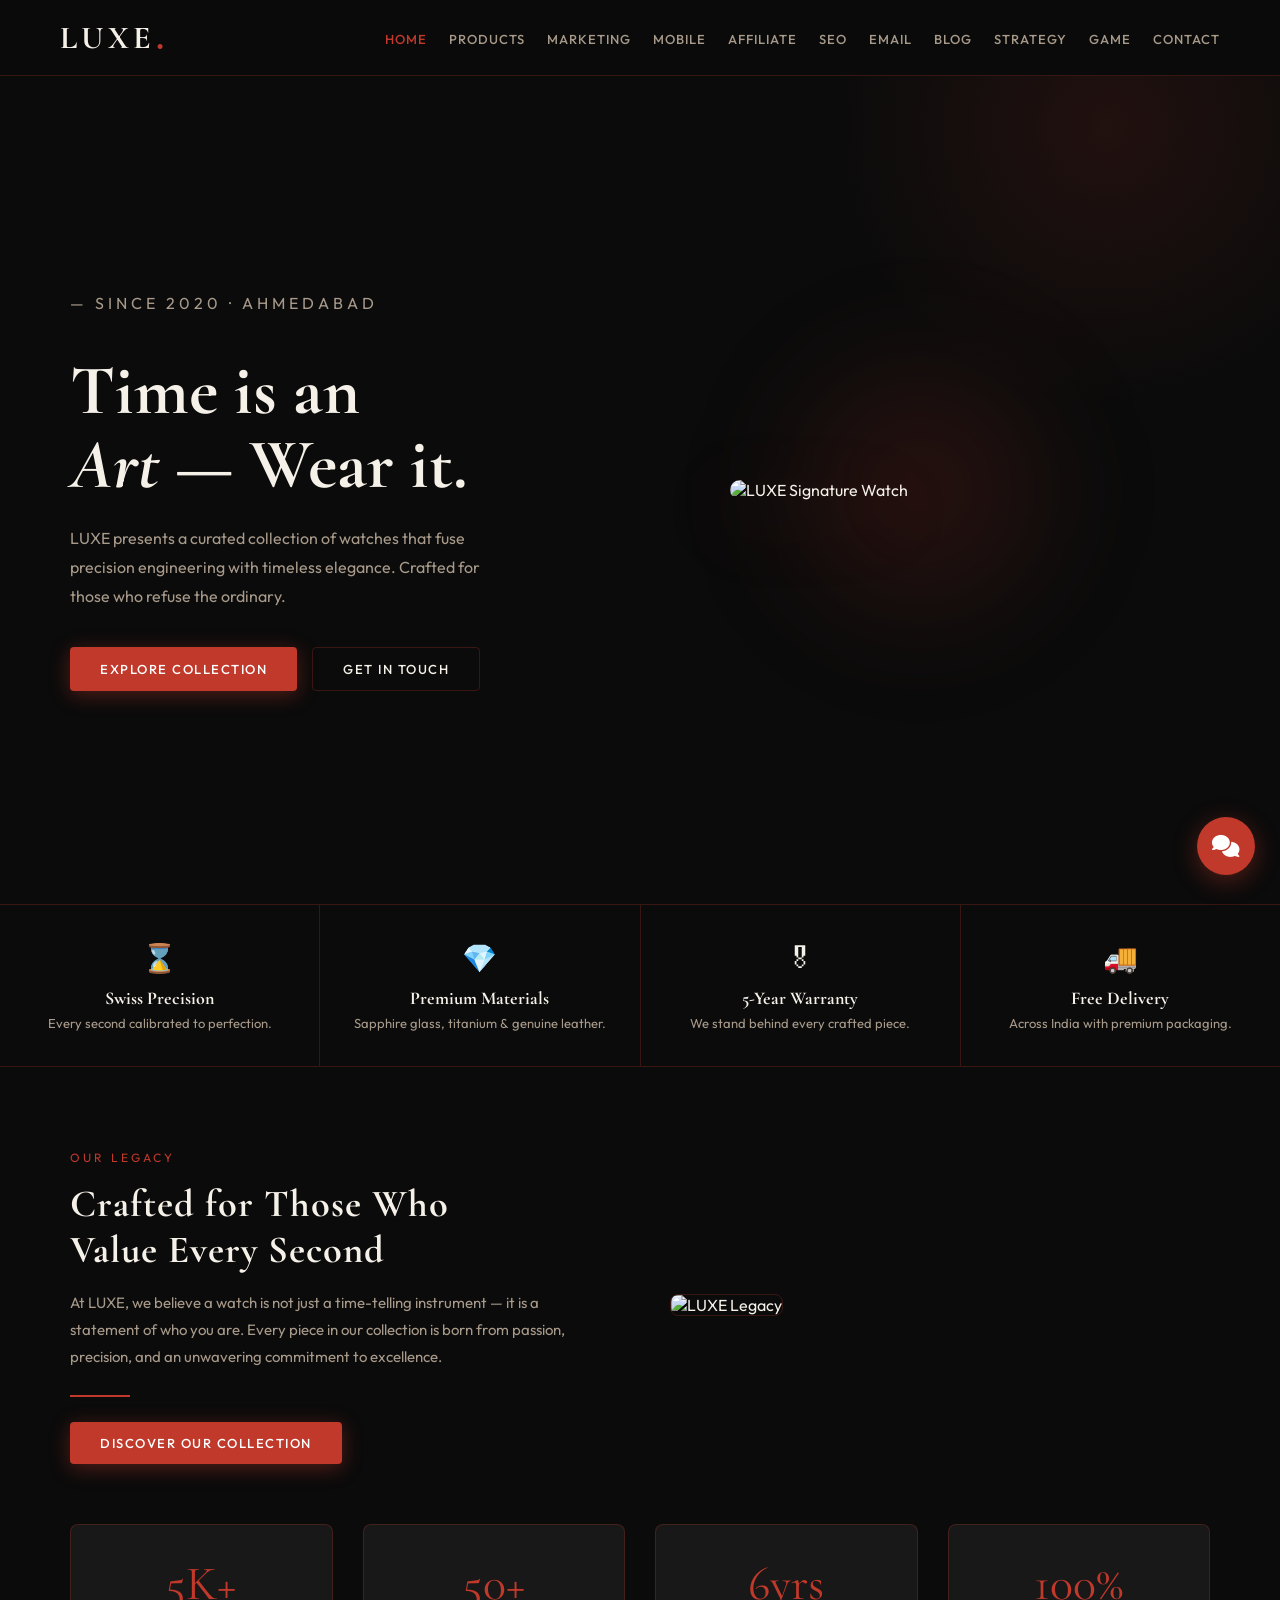
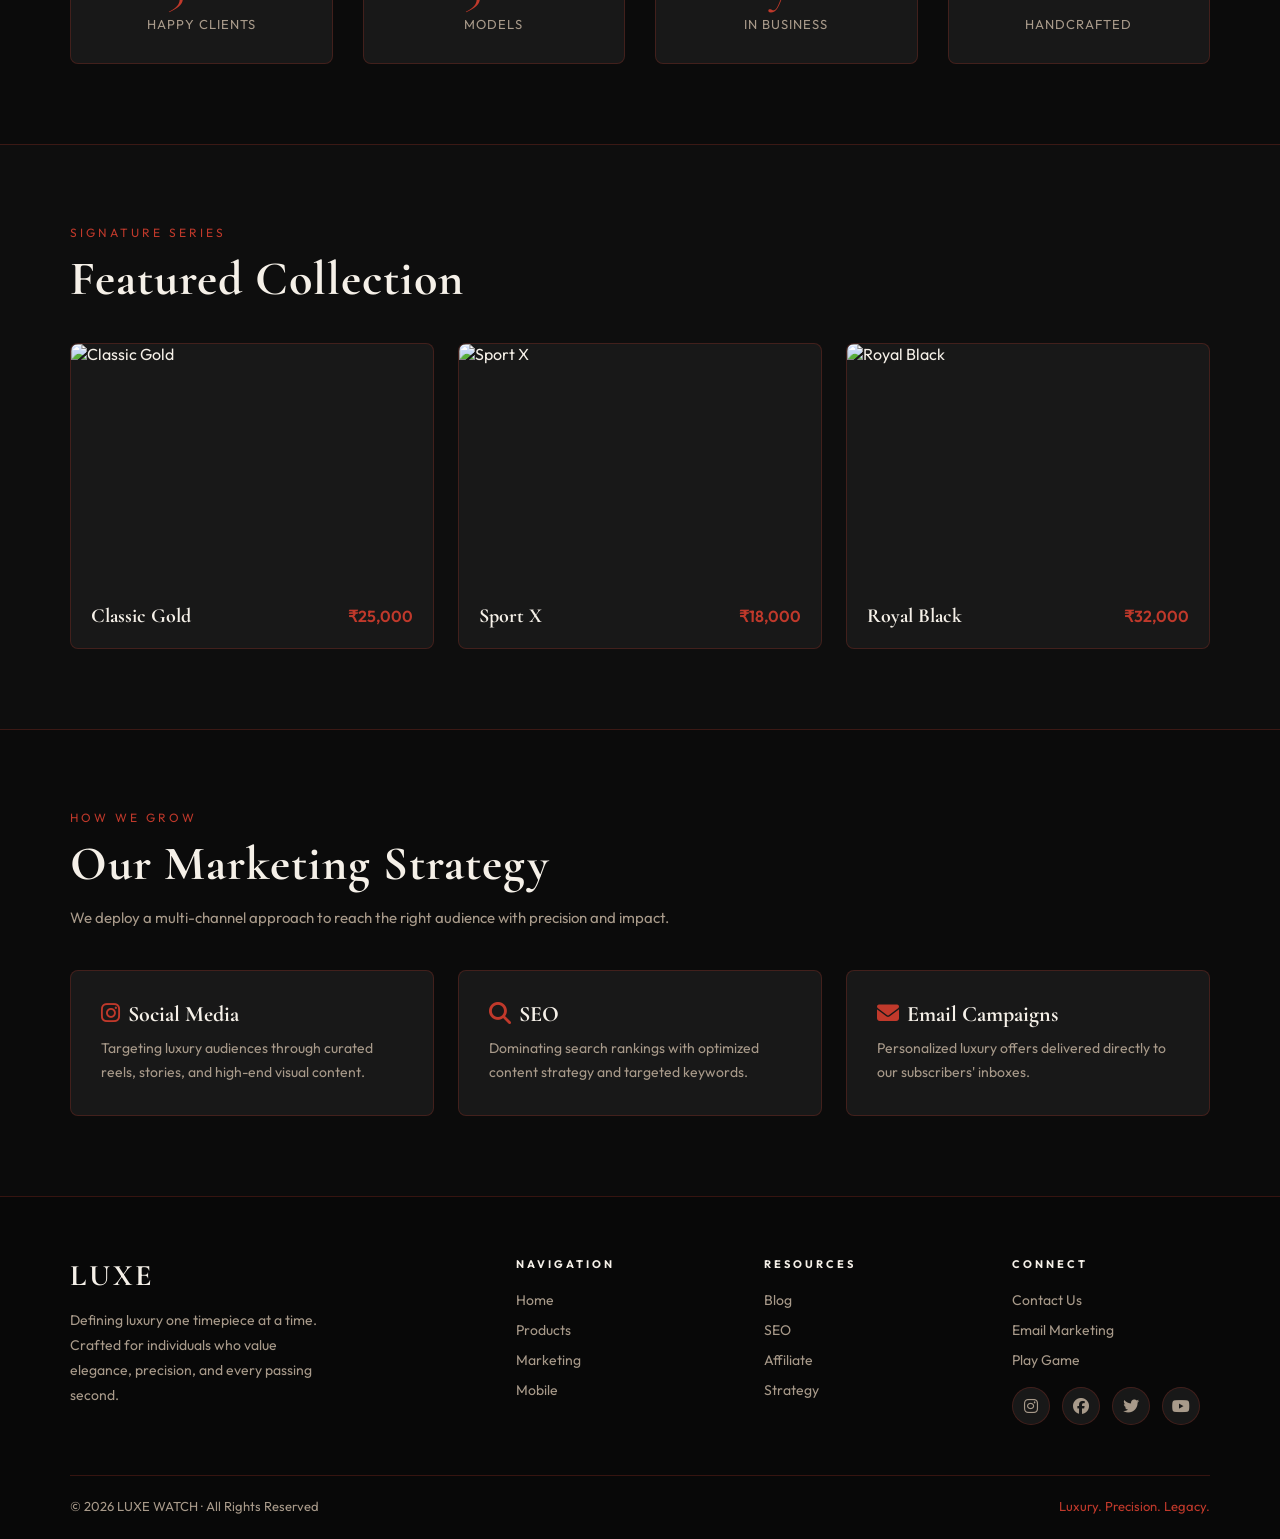
==== index.html @ 6aae79eb "Add files via upload" ====
<!DOCTYPE html>
<html lang="en">

<head>
  <meta charset="UTF-8">
  <meta name="viewport" content="width=device-width, initial-scale=1.0">
  <title>LUXE WATCH — Timeless Luxury</title>
  <meta name="description"
    content="Discover LUXE Watch — where precision meets artistry. Explore our curated luxury collection.">
  <link rel="stylesheet" href="style.css">
  <link
    href="https://fonts.googleapis.com/css2?family=Cormorant+Garamond:ital,wght@0,400;0,600;0,700;1,400&family=Outfit:wght@300;400;500;600&display=swap"
    rel="stylesheet">
  <link rel="stylesheet" href="https://cdnjs.cloudflare.com/ajax/libs/font-awesome/6.5.0/css/all.min.css">
</head>

<body>

  <!-- NAVBAR -->
  <header>
    <nav class="navbar">
      <h1 class="logo">LUXE</h1>
      <ul class="nav-links">
        <li><a href="index.html" class="active">Home</a></li>
        <li><a href="products.html">Products</a></li>
        <li><a href="marketing.html">Marketing</a></li>
        <li><a href="mobile-marketing.html">Mobile</a></li>
        <li><a href="affiliate.html">Affiliate</a></li>
        <li><a href="seo.html">SEO</a></li>
        <li><a href="email.html">Email</a></li>
        <li><a href="blog.html">Blog</a></li>
        <li><a href="strategy.html">Strategy</a></li>
        <li><a href="game.html">Game</a></li>
        <li><a href="contact.html">Contact</a></li>
      </ul>
    </nav>
  </header>

  <!-- HERO -->
  <section class="main-hero">
    <div class="hero-left">
      <p class="hero-eyebrow">— Since 2020 · Ahmedabad</p>
      <h1>Time is an<br><em>Art</em> — Wear it.</h1>
      <p>LUXE presents a curated collection of watches that fuse precision engineering with timeless elegance. Crafted
        for those who refuse the ordinary.</p>
      <div class="hero-btns">
        <button class="btn btn-red" onclick="window.location='products.html'">Explore Collection</button>
        <button class="btn btn-outline" onclick="window.location='contact.html'">Get in Touch</button>
      </div>
    </div>
    <div class="hero-right">
      <div class="hero-watch-wrap">
        <div class="hero-glow"></div>
        <img src="watch1.jpg" alt="LUXE Signature Watch">
      </div>
    </div>
  </section>

  <!-- FEATURES STRIP -->
  <div class="features-strip lx-section" style="padding: 0;">
    <div class="feature-item">
      <span class="feature-icon">⌛</span>
      <h4>Swiss Precision</h4>
      <p>Every second calibrated to perfection.</p>
    </div>
    <div class="feature-item">
      <span class="feature-icon">💎</span>
      <h4>Premium Materials</h4>
      <p>Sapphire glass, titanium & genuine leather.</p>
    </div>
    <div class="feature-item">
      <span class="feature-icon">🎖</span>
      <h4>5-Year Warranty</h4>
      <p>We stand behind every crafted piece.</p>
    </div>
    <div class="feature-item">
      <span class="feature-icon">🚚</span>
      <h4>Free Delivery</h4>
      <p>Across India with premium packaging.</p>
    </div>
  </div>

  <!-- OUR LEGACY -->
  <section class="lx-section">
    <div class="split">
      <div class="split-text">
        <p
          style="color: var(--red); font-size: 12px; letter-spacing: 3px; text-transform: uppercase; margin-bottom: 12px;">
          Our Legacy</p>
        <h2 class="section-title">Crafted for Those Who<br>Value Every Second</h2>
        <p class="section-sub" style="margin-bottom: 25px;">At LUXE, we believe a watch is not just a time-telling
          instrument — it is a statement of who you are. Every piece in our collection is born from passion, precision,
          and an unwavering commitment to excellence.</p>
        <div class="divider" style="margin: 0 0 25px;"></div>
        <button class="btn btn-red" onclick="window.location='products.html'">Discover Our Collection</button>
      </div>
      <div class="split-media">
        <img src="watch2.jpg" alt="LUXE Legacy">
      </div>
    </div>
    <div class="stat-row" style="margin-top: 60px;">
      <div class="stat-box"><span class="num">5K+</span><span class="label">Happy Clients</span></div>
      <div class="stat-box"><span class="num">50+</span><span class="label">Models</span></div>
      <div class="stat-box"><span class="num">6yrs</span><span class="label">In Business</span></div>
      <div class="stat-box"><span class="num">100%</span><span class="label">Handcrafted</span></div>
    </div>
  </section>

  <!-- FEATURED PRODUCTS -->
  <section class="lx-section"
    style="background: rgba(255,255,255,0.01); border-top: 1px solid var(--border); border-bottom: 1px solid var(--border);">
    <p style="color: var(--red); font-size: 12px; letter-spacing: 3px; text-transform: uppercase; margin-bottom: 10px;">
      Signature Series</p>
    <h2 class="section-title">Featured Collection</h2>
    <div class="grid-3" style="margin-top: 35px;">
      <div class="product-image-card">
        <img src="watch1.jpg" alt="Classic Gold">
        <div class="product-card-info">
          <h3>Classic Gold</h3>
          <span class="price">₹25,000</span>
        </div>
      </div>
      <div class="product-image-card">
        <img src="watch2.jpg" alt="Sport X">
        <div class="product-card-info">
          <h3>Sport X</h3>
          <span class="price">₹18,000</span>
        </div>
      </div>
      <div class="product-image-card">
        <img src="watch3.jpg" alt="Royal Black">
        <div class="product-card-info">
          <h3>Royal Black</h3>
          <span class="price">₹32,000</span>
        </div>
      </div>
    </div>
  </section>

  <!-- MARKETING STRATEGIES -->
  <section class="lx-section">
    <p style="color: var(--red); font-size: 12px; letter-spacing: 3px; text-transform: uppercase; margin-bottom: 10px;">
      How We Grow</p>
    <h2 class="section-title">Our Marketing Strategy</h2>
    <p class="section-sub">We deploy a multi-channel approach to reach the right audience with precision and impact.</p>
    <div class="grid-3">
      <div class="lx-card">
        <h3><i class="fab fa-instagram" style="color: var(--red); margin-right: 8px;"></i>Social Media</h3>
        <p>Targeting luxury audiences through curated reels, stories, and high-end visual content.</p>
      </div>
      <div class="lx-card">
        <h3><i class="fas fa-search" style="color: var(--red); margin-right: 8px;"></i>SEO</h3>
        <p>Dominating search rankings with optimized content strategy and targeted keywords.</p>
      </div>
      <div class="lx-card">
        <h3><i class="fas fa-envelope" style="color: var(--red); margin-right: 8px;"></i>Email Campaigns</h3>
        <p>Personalized luxury offers delivered directly to our subscribers' inboxes.</p>
      </div>
    </div>
  </section>

  <!-- FOOTER -->
  <footer class="site-footer">
    <div class="footer-grid">
      <div class="footer-brand">
        <h2 class="footer-logo">LUXE</h2>
        <p>Defining luxury one timepiece at a time. Crafted for individuals who value elegance, precision, and every
          passing second.</p>
      </div>
      <div class="footer-col">
        <h4>Navigation</h4>
        <ul>
          <li><a href="index.html">Home</a></li>
          <li><a href="products.html">Products</a></li>
          <li><a href="marketing.html">Marketing</a></li>
          <li><a href="mobile-marketing.html">Mobile</a></li>
        </ul>
      </div>
      <div class="footer-col">
        <h4>Resources</h4>
        <ul>
          <li><a href="blog.html">Blog</a></li>
          <li><a href="seo.html">SEO</a></li>
          <li><a href="affiliate.html">Affiliate</a></li>
          <li><a href="strategy.html">Strategy</a></li>
        </ul>
      </div>
      <div class="footer-col">
        <h4>Connect</h4>
        <ul>
          <li><a href="contact.html">Contact Us</a></li>
          <li><a href="email.html">Email Marketing</a></li>
          <li><a href="game.html">Play Game</a></li>
        </ul>
        <div class="footer-social" style="margin-top: 18px;">
          <a href="#"><i class="fab fa-instagram"></i></a>
          <a href="#"><i class="fab fa-facebook"></i></a>
          <a href="#"><i class="fab fa-twitter"></i></a>
          <a href="#"><i class="fab fa-youtube"></i></a>
        </div>
      </div>
    </div>
    <div class="footer-bottom">
      <p>© 2026 LUXE WATCH · All Rights Reserved</p>
      <p style="color: var(--red);">Luxury. Precision. Legacy.</p>
    </div>
  </footer>

  <script src="script.js"></script>
</body>

</html>
---- style.css ----
/* ============================================
   LUXE WATCH - COMPLETE REDESIGN
   Theme: Crimson Red × Midnight Black × Cream
   ============================================ */

@import url('https://fonts.googleapis.com/css2?family=Cormorant+Garamond:ital,wght@0,400;0,600;0,700;1,400&family=Outfit:wght@300;400;500;600&display=swap');

:root {
  --red: #c0392b;
  --deep-red: #96281b;
  --crimson: #e74c3c;
  --black: #0b0b0b;
  --dark: #111111;
  --card: #181818;
  --cream: #f5f0e8;
  --muted: #a89a8a;
  --white: #ffffff;
  --border: rgba(192, 57, 43, 0.25);
  --glow: rgba(192, 57, 43, 0.4);
  --font-heading: 'Cormorant Garamond', serif;
  --font-body: 'Outfit', sans-serif;
}

*, *::before, *::after { margin: 0; padding: 0; box-sizing: border-box; }
html { scroll-behavior: smooth; }

body {
  font-family: var(--font-body);
  background-color: var(--black);
  color: var(--cream);
  overflow-x: hidden;
}

/* ============ SCROLLBAR ============ */
::-webkit-scrollbar { width: 6px; }
::-webkit-scrollbar-track { background: var(--black); }
::-webkit-scrollbar-thumb { background: var(--red); border-radius: 3px; }

/* ============ NAVBAR ============ */
.navbar {
  display: flex;
  justify-content: space-between;
  align-items: center;
  padding: 18px 60px;
  position: sticky;
  top: 0;
  z-index: 1000;
  background: rgba(11,11,11,0.92);
  backdrop-filter: blur(14px);
  border-bottom: 1px solid var(--border);
  transition: 0.3s;
}

.logo {
  font-family: var(--font-heading);
  font-size: 32px;
  color: var(--cream);
  letter-spacing: 4px;
  font-weight: 700;
  position: relative;
}

.logo::after {
  content: '●';
  font-size: 8px;
  color: var(--red);
  position: absolute;
  bottom: 6px;
  right: -12px;
}

.nav-links {
  display: flex;
  gap: 22px;
  list-style: none;
  flex-wrap: wrap;
}

.nav-links a {
  text-decoration: none;
  color: var(--muted);
  font-size: 13px;
  letter-spacing: 1px;
  text-transform: uppercase;
  font-weight: 500;
  position: relative;
  transition: color 0.3s;
}

.nav-links a::after {
  content: '';
  position: absolute;
  bottom: -4px;
  left: 0;
  width: 0;
  height: 1px;
  background: var(--red);
  transition: 0.3s;
}

.nav-links a:hover { color: var(--cream); }
.nav-links a:hover::after { width: 100%; }
.nav-links a.active { color: var(--red); }

/* ============ BUTTONS ============ */
.btn {
  padding: 13px 30px;
  border-radius: 4px;
  cursor: pointer;
  font-family: var(--font-body);
  font-weight: 500;
  font-size: 13px;
  letter-spacing: 1.5px;
  text-transform: uppercase;
  transition: all 0.3s;
  border: none;
  display: inline-block;
}

.btn-red {
  background: var(--red);
  color: var(--white);
  box-shadow: 0 4px 20px var(--glow);
}

.btn-red:hover {
  background: var(--crimson);
  box-shadow: 0 8px 30px var(--glow);
  transform: translateY(-2px);
}

.btn-outline {
  background: transparent;
  color: var(--cream);
  border: 1px solid var(--border);
}

.btn-outline:hover {
  border-color: var(--red);
  color: var(--red);
  transform: translateY(-2px);
}

/* Legacy class support */
.btn.gold { background: var(--red); color: #fff; box-shadow: 0 4px 20px var(--glow); }
.btn.gold:hover { background: var(--crimson); transform: translateY(-2px); }
.btn.outline { background: transparent; color: var(--cream); border: 1px solid var(--border); }

/* ============ PAGE HERO BANNER ============ */
.page-banner {
  text-align: center;
  padding: 120px 40px 80px;
  position: relative;
  overflow: hidden;
}

.page-banner::before {
  content: '';
  position: absolute;
  top: 0; left: 0; right: 0; bottom: 0;
  background: radial-gradient(ellipse at center top, rgba(192,57,43,0.12), transparent 70%);
  pointer-events: none;
}

.page-banner h1 {
  font-family: var(--font-heading);
  font-size: clamp(42px, 6vw, 72px);
  font-weight: 700;
  letter-spacing: 2px;
  margin-bottom: 16px;
  line-height: 1.1;
}

.page-banner h1 span { color: var(--red); }

.page-banner p {
  font-size: 16px;
  color: var(--muted);
  max-width: 550px;
  margin: 0 auto;
  line-height: 1.7;
}

.divider {
  width: 60px;
  height: 2px;
  background: var(--red);
  margin: 20px auto;
}

/* ============ SECTIONS ============ */
.lx-section {
  padding: 80px 70px;
  opacity: 0;
  transform: translateY(30px);
  transition: opacity 0.7s ease, transform 0.7s ease;
}

.lx-section.show {
  opacity: 1;
  transform: translateY(0);
}

.section-title {
  font-family: var(--font-heading);
  font-size: clamp(28px, 4vw, 48px);
  margin-bottom: 12px;
  letter-spacing: 1px;
}

.section-sub {
  color: var(--muted);
  font-size: 15px;
  line-height: 1.7;
  max-width: 600px;
}

/* ============ CARDS ============ */
.lx-card {
  background: var(--card);
  border: 1px solid var(--border);
  border-radius: 8px;
  padding: 30px;
  transition: transform 0.3s, box-shadow 0.3s, border-color 0.3s;
  position: relative;
  overflow: hidden;
}

.lx-card::before {
  content: '';
  position: absolute;
  top: 0; left: 0;
  width: 3px; height: 0;
  background: var(--red);
  transition: height 0.4s;
}

.lx-card:hover {
  transform: translateY(-8px);
  box-shadow: 0 20px 50px rgba(0,0,0,0.6);
  border-color: var(--red);
}

.lx-card:hover::before { height: 100%; }

.lx-card h3 {
  font-family: var(--font-heading);
  font-size: 22px;
  margin-bottom: 10px;
  color: var(--cream);
}

.lx-card h4 {
  font-family: var(--font-heading);
  font-size: 18px;
  margin-bottom: 10px;
  color: var(--cream);
}

.lx-card p {
  color: var(--muted);
  font-size: 14px;
  line-height: 1.7;
}

/* ============ GRIDS ============ */
.grid-3 {
  display: grid;
  grid-template-columns: repeat(auto-fit, minmax(260px, 1fr));
  gap: 24px;
  margin-top: 40px;
}

.grid-2 {
  display: grid;
  grid-template-columns: repeat(auto-fit, minmax(320px, 1fr));
  gap: 30px;
  margin-top: 40px;
}

/* ============ TAG / BADGE ============ */
.tag {
  display: inline-block;
  padding: 5px 14px;
  background: rgba(192,57,43,0.1);
  border: 1px solid var(--border);
  border-radius: 20px;
  font-size: 12px;
  color: var(--red);
  letter-spacing: 1px;
  margin: 4px;
  transition: 0.3s;
}

.tag:hover {
  background: var(--red);
  color: #fff;
}

/* ============ INTRO BOX ============ */
.intro-box {
  border-left: 3px solid var(--red);
  padding: 20px 25px;
  background: rgba(192,57,43,0.06);
  border-radius: 0 8px 8px 0;
  margin-bottom: 40px;
}

.intro-box p {
  color: var(--muted);
  line-height: 1.8;
  font-size: 15px;
}

/* ============ STAT BOX ============ */
.stat-row {
  display: flex;
  gap: 30px;
  flex-wrap: wrap;
  margin-top: 50px;
}

.stat-box {
  flex: 1;
  min-width: 150px;
  text-align: center;
  padding: 30px 20px;
  background: var(--card);
  border: 1px solid var(--border);
  border-radius: 8px;
}

.stat-box .num {
  font-family: var(--font-heading);
  font-size: 48px;
  color: var(--red);
  display: block;
}

.stat-box .label {
  font-size: 13px;
  color: var(--muted);
  letter-spacing: 1px;
  text-transform: uppercase;
}

/* ============ HIGHLIGHT BOX ============ */
.highlight-box {
  background: linear-gradient(135deg, rgba(192,57,43,0.1), rgba(150,40,27,0.05));
  border: 1px solid var(--border);
  border-radius: 10px;
  padding: 40px;
  text-align: center;
  margin-top: 60px;
}

.highlight-box h2 {
  font-family: var(--font-heading);
  font-size: 36px;
  margin-bottom: 15px;
}

.highlight-box p {
  color: var(--muted);
  font-size: 15px;
  max-width: 600px;
  margin: 0 auto 25px;
  line-height: 1.7;
}

/* ============ SPLIT LAYOUT ============ */
.split {
  display: flex;
  align-items: center;
  gap: 60px;
  flex-wrap: wrap;
}

.split-text { flex: 1; min-width: 300px; }
.split-text h2 {
  font-family: var(--font-heading);
  font-size: clamp(28px, 3vw, 42px);
  margin-bottom: 16px;
}

.split-text p {
  color: var(--muted);
  line-height: 1.8;
  font-size: 15px;
  margin-bottom: 20px;
}

.split-media { flex: 1; min-width: 280px; }
.split-media img, .split-media video {
  width: 100%;
  border-radius: 8px;
  border: 1px solid var(--border);
}

/* ============ HERO (INDEX) ============ */
.main-hero {
  min-height: 92vh;
  display: flex;
  align-items: center;
  justify-content: space-between;
  padding: 60px 70px;
  position: relative;
  overflow: hidden;
}

.main-hero::before {
  content: '';
  position: absolute;
  top: -30%;
  right: -10%;
  width: 600px;
  height: 600px;
  background: radial-gradient(circle, rgba(192,57,43,0.12), transparent 65%);
  pointer-events: none;
}

.hero-left { flex: 1; max-width: 560px; }

.hero-eyebrow {
  font-size: 12px;
  letter-spacing: 4px;
  text-transform: uppercase;
  color: var(--red);
  margin-bottom: 20px;
}

.hero-left h1 {
  font-family: var(--font-heading);
  font-size: clamp(46px, 5.5vw, 82px);
  line-height: 1.05;
  font-weight: 700;
  margin-bottom: 22px;
}

.hero-left p {
  color: var(--muted);
  font-size: 16px;
  line-height: 1.8;
  margin-bottom: 36px;
  max-width: 440px;
}

.hero-btns { display: flex; gap: 15px; flex-wrap: wrap; }

.hero-right {
  flex: 1;
  display: flex;
  justify-content: center;
  align-items: center;
  position: relative;
}

.hero-watch-wrap {
  position: relative;
  display: flex;
  justify-content: center;
  align-items: center;
}

.hero-watch-wrap img {
  width: 380px;
  max-width: 100%;
  border-radius: 12px;
  position: relative;
  z-index: 2;
  animation: floatWatch 5s ease-in-out infinite;
  filter: drop-shadow(0 20px 40px rgba(192,57,43,0.3));
}

.hero-glow {
  position: absolute;
  width: 350px;
  height: 350px;
  background: radial-gradient(circle, rgba(192,57,43,0.2), transparent 70%);
  filter: blur(50px);
  z-index: 1;
}

@keyframes floatWatch {
  0%, 100% { transform: translateY(0px) rotate(-1deg); }
  50% { transform: translateY(-20px) rotate(1deg); }
}

/* ============ FEATURES STRIP ============ */
.features-strip {
  display: flex;
  gap: 0;
  border-top: 1px solid var(--border);
  border-bottom: 1px solid var(--border);
}

.feature-item {
  flex: 1;
  padding: 35px 30px;
  text-align: center;
  border-right: 1px solid var(--border);
  transition: background 0.3s;
}

.feature-item:last-child { border-right: none; }
.feature-item:hover { background: rgba(192,57,43,0.05); }

.feature-icon {
  font-size: 28px;
  margin-bottom: 12px;
  display: block;
}

.feature-item h4 {
  font-family: var(--font-heading);
  font-size: 18px;
  margin-bottom: 6px;
}

.feature-item p {
  font-size: 13px;
  color: var(--muted);
}

/* ============ PRODUCTS (lux cards) ============ */
.product-image-card {
  background: var(--card);
  border: 1px solid var(--border);
  border-radius: 8px;
  overflow: hidden;
  transition: transform 0.3s, box-shadow 0.3s, border-color 0.3s;
  cursor: pointer;
}

.product-image-card:hover {
  transform: translateY(-10px);
  box-shadow: 0 25px 60px rgba(0,0,0,0.7);
  border-color: var(--red);
}

.product-image-card img {
  width: 100%;
  height: 240px;
  object-fit: cover;
  display: block;
  transition: transform 0.4s;
}

.product-image-card:hover img { transform: scale(1.06); }

.product-card-info {
  padding: 20px;
  display: flex;
  justify-content: space-between;
  align-items: center;
}

.product-card-info h3 {
  font-family: var(--font-heading);
  font-size: 20px;
}

.product-card-info .price {
  color: var(--red);
  font-weight: 600;
  font-size: 16px;
}

/* ============ BLOG CARDS ============ */
.blog-card-new {
  background: var(--card);
  border: 1px solid var(--border);
  border-radius: 8px;
  padding: 28px;
  transition: transform 0.3s, border-color 0.3s;
  display: flex;
  flex-direction: column;
  gap: 12px;
}

.blog-card-new:hover {
  transform: translateY(-6px);
  border-color: var(--red);
}

.blog-tag {
  font-size: 11px;
  letter-spacing: 2px;
  text-transform: uppercase;
  color: var(--red);
}

.blog-card-new h3 {
  font-family: var(--font-heading);
  font-size: 20px;
  color: var(--cream);
  line-height: 1.3;
}

.blog-card-new p {
  font-size: 14px;
  color: var(--muted);
  line-height: 1.7;
  flex: 1;
}

.read-link {
  display: inline-flex;
  align-items: center;
  gap: 6px;
  font-size: 13px;
  color: var(--red);
  text-decoration: none;
  font-weight: 500;
  cursor: pointer;
  border: none;
  background: none;
  padding: 0;
  transition: gap 0.2s;
}

.read-link:hover { gap: 12px; }

/* ============ EMAIL VISUAL ============ */
.email-mock {
  background: var(--card);
  border: 1px solid var(--border);
  border-radius: 8px;
  overflow: hidden;
  max-width: 480px;
  margin: 0 auto;
}

.email-mock-header {
  background: var(--red);
  padding: 20px 25px;
  text-align: center;
}

.email-mock-header h3 {
  font-family: var(--font-heading);
  font-size: 22px;
  color: #fff;
}

.email-mock-body {
  padding: 25px;
}

.email-mock-body p {
  font-size: 14px;
  color: var(--muted);
  line-height: 1.7;
  margin-bottom: 20px;
}

/* ============ PROCESS STEPS ============ */
.steps {
  display: flex;
  flex-direction: column;
  gap: 20px;
  margin-top: 40px;
}

.step-item {
  display: flex;
  align-items: flex-start;
  gap: 20px;
  padding: 20px 25px;
  background: var(--card);
  border: 1px solid var(--border);
  border-radius: 8px;
  transition: border-color 0.3s;
}

.step-item:hover { border-color: var(--red); }

.step-num {
  font-family: var(--font-heading);
  font-size: 36px;
  color: var(--red);
  font-weight: 700;
  min-width: 48px;
  line-height: 1;
}

.step-item h4 {
  font-family: var(--font-heading);
  font-size: 18px;
  margin-bottom: 6px;
}

.step-item p {
  font-size: 14px;
  color: var(--muted);
  line-height: 1.6;
}

/* ============ AFFILIATE ============ */
.celeb-card {
  background: var(--card);
  border: 1px solid var(--border);
  border-radius: 8px;
  overflow: hidden;
  margin-bottom: 50px;
  display: flex;
  align-items: stretch;
  flex-wrap: wrap;
}

.celeb-card.reverse { flex-direction: row-reverse; }

.celeb-media {
  flex: 1;
  min-width: 300px;
  display: flex;
  gap: 2px;
}

.celeb-media img, .celeb-media video {
  flex: 1;
  width: 50%;
  object-fit: cover;
  min-height: 300px;
  display: block;
}

.celeb-media video {
  border-radius: 0;
}

.celeb-text {
  flex: 1;
  min-width: 280px;
  padding: 40px;
  display: flex;
  flex-direction: column;
  justify-content: center;
}

.celeb-text h2 {
  font-family: var(--font-heading);
  font-size: 28px;
  margin-bottom: 15px;
}

.celeb-text p {
  color: var(--muted);
  font-size: 15px;
  line-height: 1.8;
  margin-bottom: 25px;
}

/* Single video card */
.video-card {
  background: var(--card);
  border: 1px solid var(--border);
  border-radius: 8px;
  overflow: hidden;
  display: flex;
  flex-wrap: wrap;
  margin-bottom: 40px;
}

.video-card video { flex: 1; min-width: 300px; min-height: 260px; }
.video-card-text {
  flex: 1; min-width: 280px; padding: 35px;
  display: flex; flex-direction: column; justify-content: center;
}
.video-card-text h2 { font-family: var(--font-heading); font-size: 26px; margin-bottom: 12px; }
.video-card-text p { color: var(--muted); font-size: 14px; line-height: 1.8; margin-bottom: 22px; }

/* ============ CONTACT ============ */
.contact-grid {
  display: flex;
  gap: 40px;
  flex-wrap: wrap;
  margin-top: 50px;
}

.contact-form-box {
  flex: 1;
  min-width: 300px;
  background: var(--card);
  border: 1px solid var(--border);
  border-radius: 8px;
  padding: 35px;
}

.contact-form-box h2 {
  font-family: var(--font-heading);
  font-size: 26px;
  margin-bottom: 25px;
}

.form-group {
  margin-bottom: 18px;
}

.form-group input, .form-group textarea {
  width: 100%;
  background: rgba(255,255,255,0.04);
  border: 1px solid var(--border);
  border-radius: 5px;
  color: var(--cream);
  padding: 13px 15px;
  font-family: var(--font-body);
  font-size: 14px;
  outline: none;
  transition: border-color 0.3s;
}

.form-group input:focus, .form-group textarea:focus {
  border-color: var(--red);
}

.form-group input::placeholder, .form-group textarea::placeholder {
  color: var(--muted);
}

.contact-info-box {
  flex: 1;
  min-width: 260px;
  background: var(--card);
  border: 1px solid var(--border);
  border-radius: 8px;
  padding: 35px;
}

.contact-info-box h2 {
  font-family: var(--font-heading);
  font-size: 26px;
  margin-bottom: 25px;
}

.info-item {
  display: flex;
  align-items: flex-start;
  gap: 14px;
  margin-bottom: 22px;
}

.info-icon {
  color: var(--red);
  font-size: 18px;
  margin-top: 2px;
}

.info-item p {
  font-size: 14px;
  color: var(--muted);
  line-height: 1.6;
}

.info-item strong { color: var(--cream); }

#form-msg { color: var(--red); margin-top: 12px; font-size: 14px; }

/* ============ GAME ============ */
.game-wrapper {
  max-width: 800px;
  margin: 0 auto;
  text-align: center;
}

.game-instructions {
  display: flex;
  justify-content: center;
  gap: 30px;
  flex-wrap: wrap;
  margin-bottom: 30px;
}

.game-instruction-item {
  background: var(--card);
  border: 1px solid var(--border);
  border-radius: 8px;
  padding: 15px 20px;
  font-size: 13px;
  color: var(--muted);
}

.game-instruction-item span { color: var(--red); font-weight: 600; }

#score {
  display: inline-block;
  background: var(--card);
  border: 1px solid var(--red);
  padding: 10px 25px;
  border-radius: 30px;
  font-size: 16px;
  font-weight: 600;
  color: var(--cream);
  margin-bottom: 20px;
}

#game-area {
  width: 100%;
  height: 420px;
  background: var(--card);
  border: 1px solid var(--border);
  border-radius: 10px;
  position: relative;
  overflow: hidden;
}

#game-area::before {
  content: 'Catch the watches!';
  position: absolute;
  top: 50%;
  left: 50%;
  transform: translate(-50%, -50%);
  font-family: var(--font-heading);
  font-size: 20px;
  color: rgba(165,115,100,0.15);
  pointer-events: none;
  white-space: nowrap;
}

.watch {
  width: 65px;
  position: absolute;
  cursor: pointer;
  filter: drop-shadow(0 4px 12px rgba(192,57,43,0.4));
  transition: transform 0.1s;
}

.watch:hover { transform: scale(1.1); }

#start-screen {
  padding: 20px;
}

.hidden { display: none !important; }

#ad-popup {
  position: fixed;
  top: 0; left: 0;
  width: 100%; height: 100%;
  background: rgba(0,0,0,0.95);
  z-index: 9998;
  display: flex;
  justify-content: center;
  align-items: center;
}

.ad-container { position: relative; width: 100%; height: 100%; }
.ad-container video { width: 100%; height: 100%; object-fit: cover; }

.ad-top {
  position: absolute;
  top: 15px; right: 15px; left: 15px;
  display: flex;
  justify-content: space-between;
  align-items: center;
}

.ad-top span {
  background: rgba(192,57,43,0.8);
  color: #fff;
  font-size: 12px;
  padding: 4px 10px;
  border-radius: 15px;
  letter-spacing: 1px;
}

#skip-btn {
  background: rgba(0,0,0,0.7);
  color: #fff;
  border: 1px solid rgba(255,255,255,0.3);
  padding: 8px 16px;
  border-radius: 20px;
  cursor: pointer;
  font-size: 13px;
}

.ad-cta {
  position: absolute;
  bottom: 30px;
  left: 50%;
  transform: translateX(-50%);
  text-align: center;
  background: rgba(0,0,0,0.6);
  padding: 20px 35px;
  border-radius: 10px;
  backdrop-filter: blur(6px);
}

.ad-cta p { color: #fff; margin-bottom: 12px; font-size: 16px; }

.click-effect {
  position: absolute;
  width: 60px;
  height: 60px;
  border: 2px solid var(--red);
  border-radius: 50%;
  pointer-events: none;
  animation: clickAnim 0.5s ease-out forwards;
}

@keyframes clickAnim {
  from { transform: scale(0.5); opacity: 1; }
  to { transform: scale(2.5); opacity: 0; }
}

/* ============ FOOTER ============ */
.site-footer {
  background: #080808;
  border-top: 1px solid var(--border);
  padding: 60px 70px 25px;
}

.footer-grid {
  display: grid;
  grid-template-columns: 2fr 1fr 1fr 1fr;
  gap: 50px;
  margin-bottom: 50px;
}

.footer-brand .footer-logo {
  font-family: var(--font-heading);
  font-size: 30px;
  letter-spacing: 3px;
  margin-bottom: 14px;
}

.footer-brand p {
  color: var(--muted);
  font-size: 14px;
  line-height: 1.8;
  max-width: 250px;
}

.footer-col h4 {
  font-size: 11px;
  letter-spacing: 3px;
  text-transform: uppercase;
  color: var(--cream);
  margin-bottom: 18px;
}

.footer-col ul { list-style: none; }
.footer-col ul li { margin-bottom: 10px; }
.footer-col ul li a {
  text-decoration: none;
  color: var(--muted);
  font-size: 14px;
  transition: color 0.3s;
}

.footer-col ul li a:hover { color: var(--red); }

.footer-social { display: flex; gap: 12px; margin-top: 5px; }
.footer-social a {
  width: 38px; height: 38px;
  background: var(--card);
  border: 1px solid var(--border);
  border-radius: 50%;
  display: flex;
  align-items: center;
  justify-content: center;
  color: var(--muted);
  text-decoration: none;
  transition: all 0.3s;
}

.footer-social a:hover {
  background: var(--red);
  border-color: var(--red);
  color: #fff;
  transform: translateY(-3px);
}

.footer-bottom {
  border-top: 1px solid var(--border);
  padding-top: 22px;
  display: flex;
  justify-content: space-between;
  align-items: center;
  flex-wrap: wrap;
  gap: 10px;
}

.footer-bottom p {
  color: var(--muted);
  font-size: 13px;
}

/* ============ CHATBOT ============ */
#chatbot-widget {
  position: fixed;
  bottom: 25px;
  right: 25px;
  z-index: 9999;
  font-family: var(--font-body);
}

#chat-toggle {
  width: 58px;
  height: 58px;
  border-radius: 50%;
  background: var(--red);
  border: none;
  color: #fff;
  font-size: 22px;
  cursor: pointer;
  box-shadow: 0 6px 25px var(--glow);
  display: flex;
  justify-content: center;
  align-items: center;
  transition: transform 0.3s, background 0.3s;
}

#chat-toggle:hover {
  transform: scale(1.1);
  background: var(--crimson);
}

#chat-container {
  display: none;
  position: absolute;
  bottom: 72px;
  right: 0;
  width: 340px;
  height: 460px;
  background: #141414;
  border: 1px solid var(--border);
  border-radius: 12px;
  flex-direction: column;
  box-shadow: 0 15px 50px rgba(0,0,0,0.7);
  overflow: hidden;
}

#chat-header {
  padding: 16px 20px;
  background: var(--red);
  color: #fff;
  display: flex;
  justify-content: space-between;
  align-items: center;
}

#chat-header .chat-title {
  font-weight: 600;
  font-size: 14px;
  letter-spacing: 0.5px;
}

#chat-header .chat-status {
  font-size: 11px;
  opacity: 0.85;
}

#close-chat {
  cursor: pointer;
  font-size: 16px;
  opacity: 0.8;
  transition: opacity 0.2s;
}

#close-chat:hover { opacity: 1; }

#chat-box {
  flex: 1;
  padding: 16px;
  overflow-y: auto;
  display: flex;
  flex-direction: column;
  gap: 10px;
}

#chat-box::-webkit-scrollbar { width: 4px; }
#chat-box::-webkit-scrollbar-thumb { background: var(--border); border-radius: 2px; }

.chat-msg {
  max-width: 82%;
  padding: 10px 14px;
  border-radius: 10px;
  font-size: 13.5px;
  line-height: 1.5;
  animation: msgSlide 0.2s ease;
}

@keyframes msgSlide {
  from { opacity: 0; transform: translateY(4px); }
  to { opacity: 1; transform: translateY(0); }
}

.chat-bot {
  background: #1f1f1f;
  color: var(--cream);
  align-self: flex-start;
  border-bottom-left-radius: 3px;
  border: 1px solid var(--border);
}

.chat-user {
  background: var(--red);
  color: #fff;
  align-self: flex-end;
  border-bottom-right-radius: 3px;
}

#chat-input-area {
  display: flex;
  padding: 12px 14px;
  border-top: 1px solid var(--border);
  background: #111;
  gap: 8px;
}

#chat-input {
  flex: 1;
  background: transparent;
  border: none;
  color: var(--cream);
  padding: 6px 4px;
  outline: none;
  font-family: var(--font-body);
  font-size: 13px;
}

#chat-input::placeholder { color: var(--muted); }

#chat-send {
  background: var(--red);
  border: none;
  color: #fff;
  padding: 8px 14px;
  border-radius: 6px;
  cursor: pointer;
  font-size: 14px;
  transition: background 0.2s;
}

#chat-send:hover { background: var(--crimson); }

/* ============ RESPONSIVE ============ */
@media (max-width: 1024px) {
  .navbar { padding: 16px 30px; }
  .main-hero { padding: 50px 30px; flex-direction: column; text-align: center; }
  .hero-left p, .hero-btns { margin: 0 auto 30px; justify-content: center; }
  .hero-right { margin-top: 40px; }
  .lx-section { padding: 60px 30px; }
  .footer-grid { grid-template-columns: 1fr 1fr; gap: 30px; }
  .site-footer { padding: 50px 30px 20px; }
}

@media (max-width: 600px) {
  .navbar { padding: 14px 20px; }
  .nav-links { gap: 12px; }
  .nav-links a { font-size: 11px; }
  .lx-section { padding: 50px 20px; }
  .hero-watch-wrap img { width: 260px; }
  .footer-grid { grid-template-columns: 1fr; }
  .celeb-media { flex-direction: column; }
  .celeb-media img, .celeb-media video { width: 100%; }
}
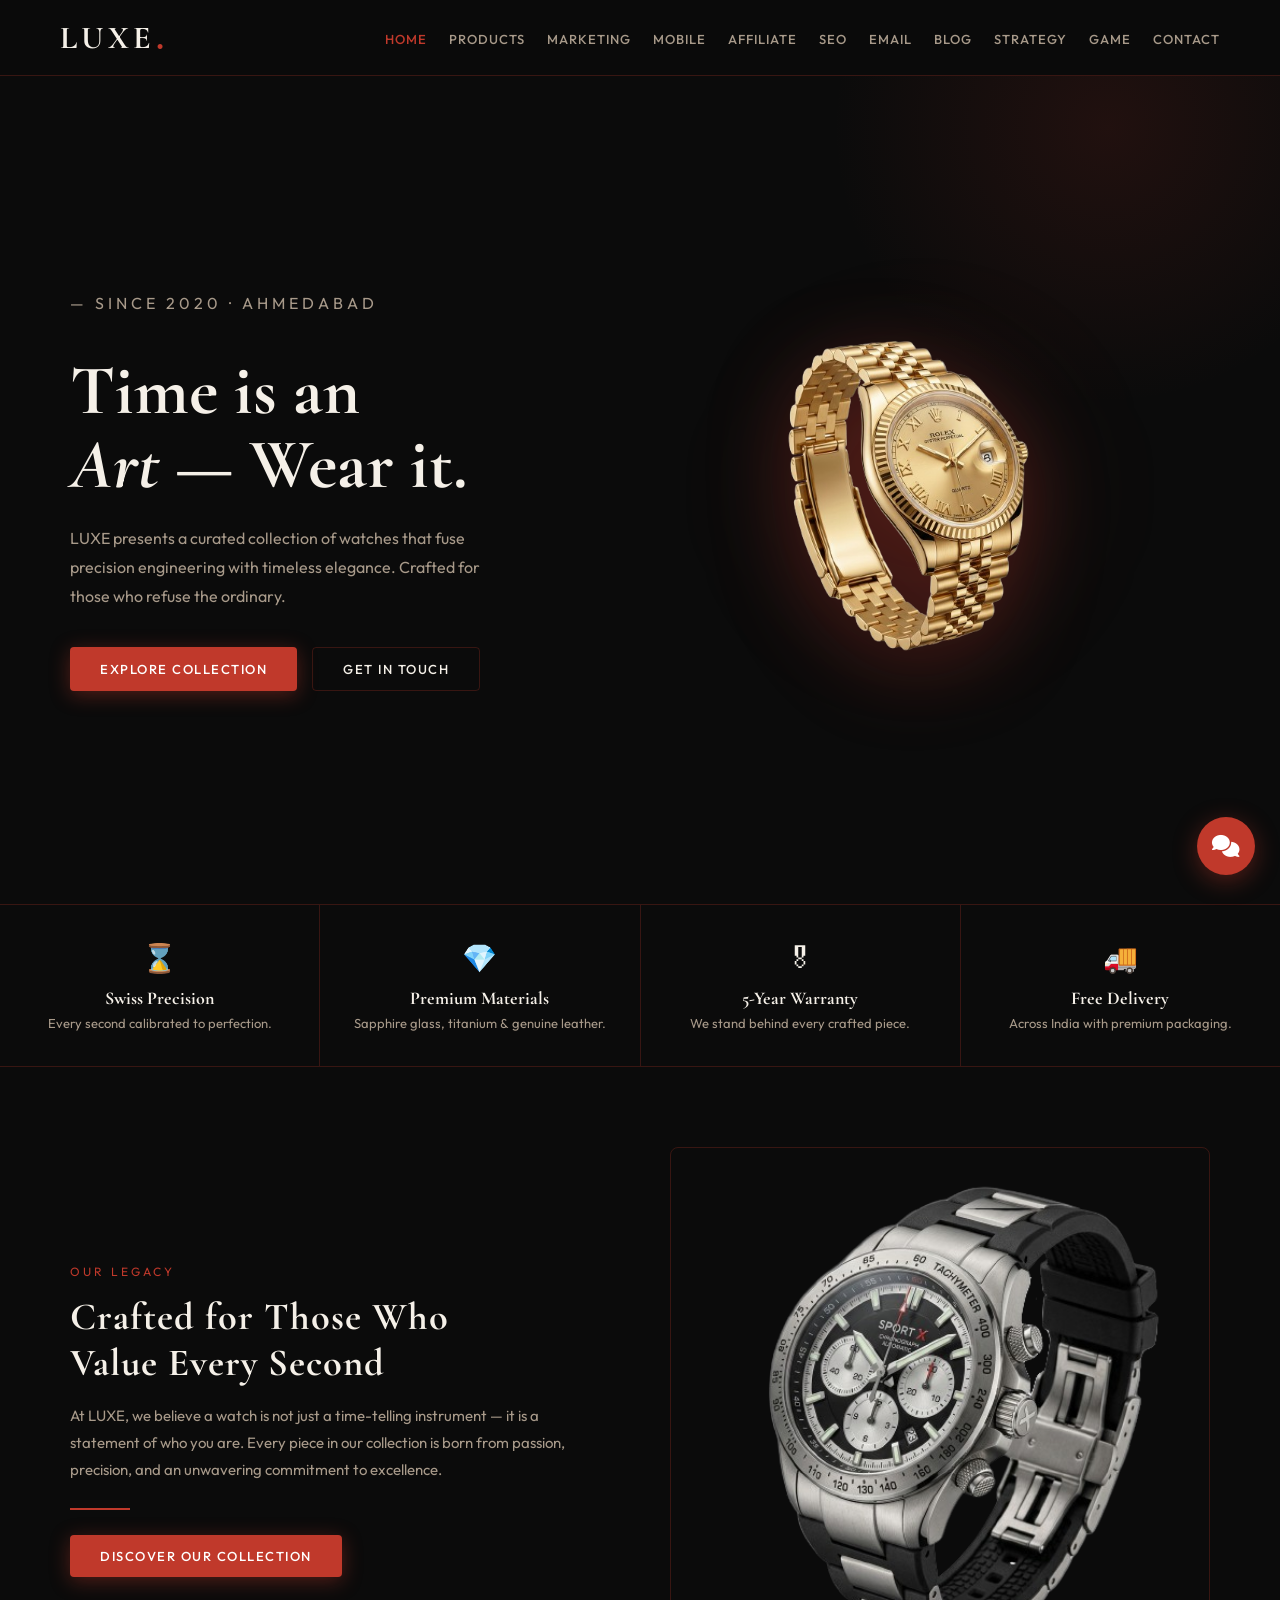
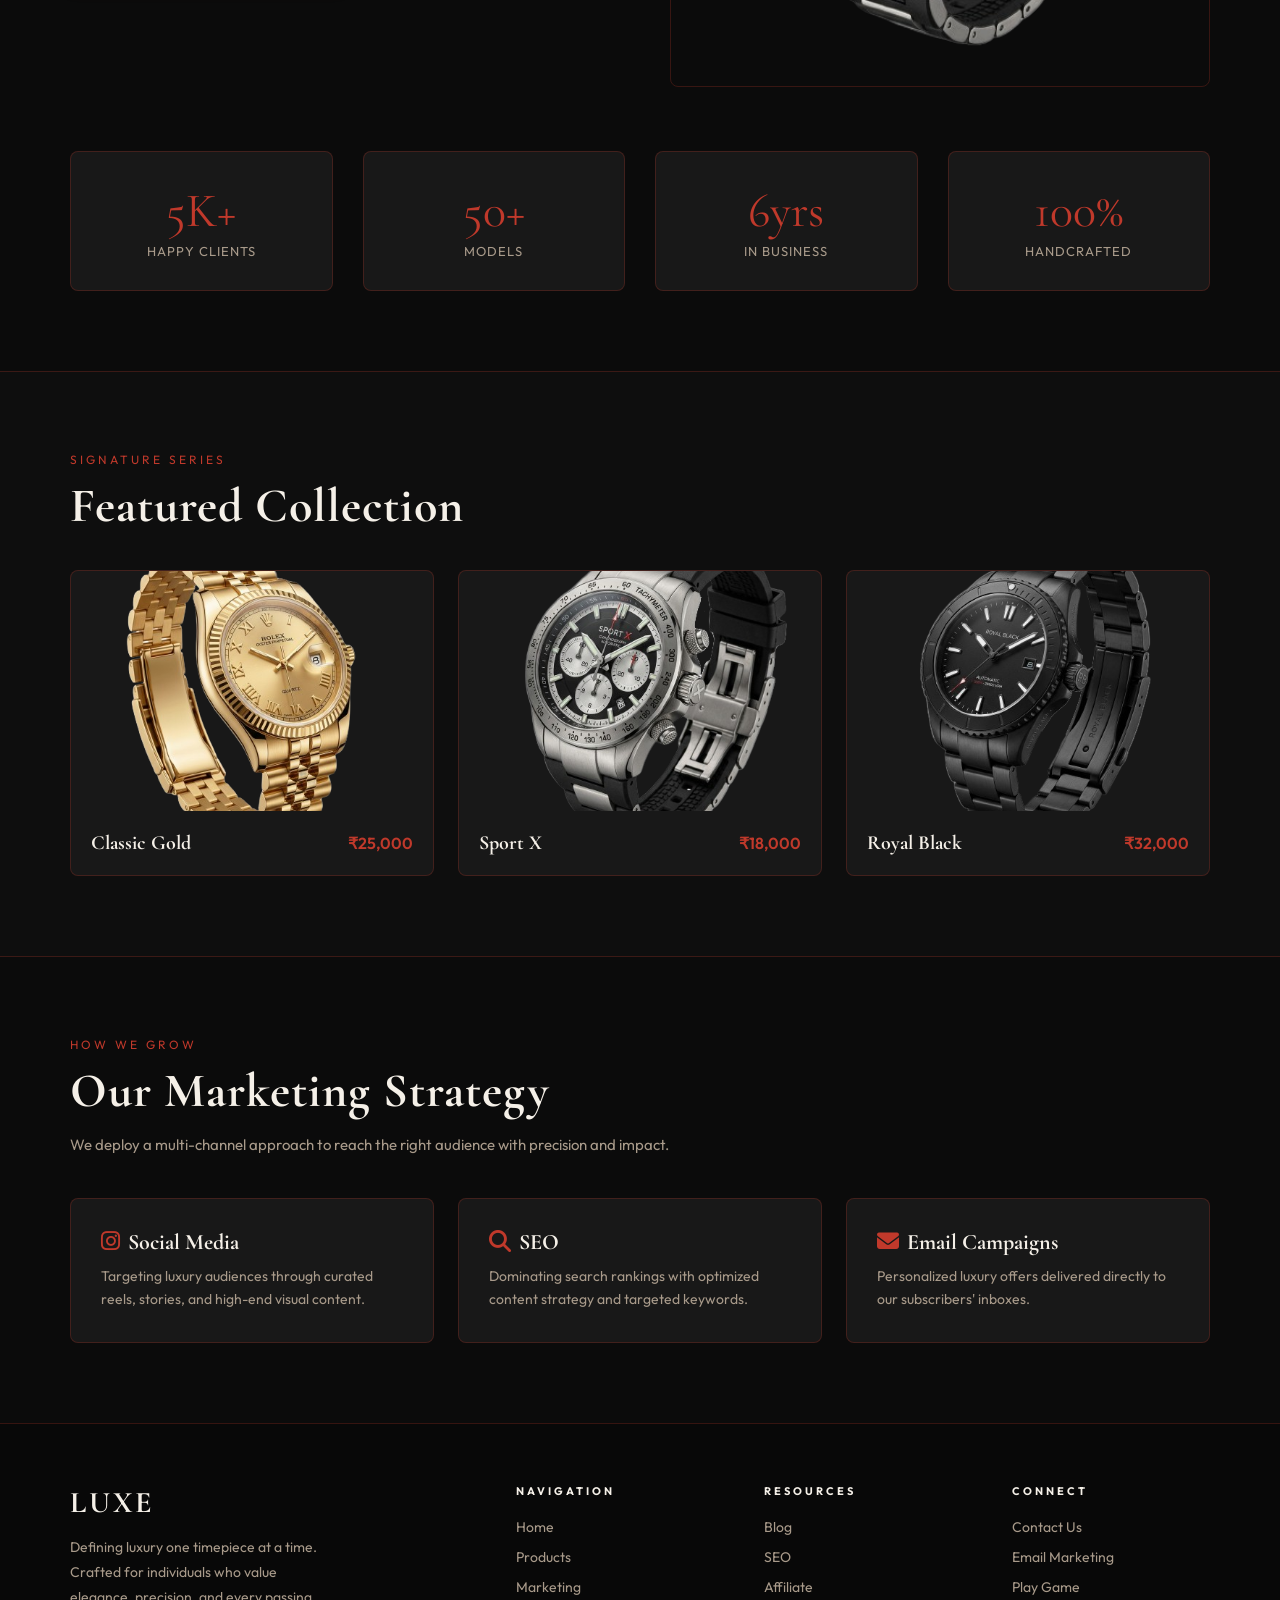
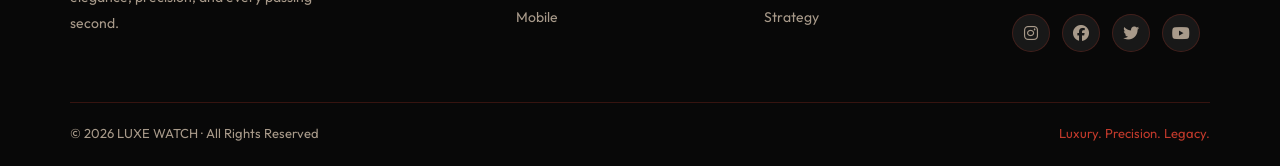
==== commit a68c027b: "Add files via upload" ====
--- a/index.html
+++ b/index.html
@@ -51,7 +51,7 @@
     <div class="hero-right">
       <div class="hero-watch-wrap">
         <div class="hero-glow"></div>
-        <img src="watch1.jpg" alt="LUXE Signature Watch">
+        <img src="watch_classic_gold.png" alt="LUXE Signature Watch">
       </div>
     </div>
   </section>
@@ -95,7 +95,7 @@
         <button class="btn btn-red" onclick="window.location='products.html'">Discover Our Collection</button>
       </div>
       <div class="split-media">
-        <img src="watch2.jpg" alt="LUXE Legacy">
+        <img src="watch_sport_x.png" alt="LUXE Legacy">
       </div>
     </div>
     <div class="stat-row" style="margin-top: 60px;">
@@ -114,21 +114,21 @@
     <h2 class="section-title">Featured Collection</h2>
     <div class="grid-3" style="margin-top: 35px;">
       <div class="product-image-card">
-        <img src="watch1.jpg" alt="Classic Gold">
+        <img src="watch_classic_gold.png" alt="Classic Gold">
         <div class="product-card-info">
           <h3>Classic Gold</h3>
           <span class="price">₹25,000</span>
         </div>
       </div>
       <div class="product-image-card">
-        <img src="watch2.jpg" alt="Sport X">
+        <img src="watch_sport_x.png" alt="Sport X">
         <div class="product-card-info">
           <h3>Sport X</h3>
           <span class="price">₹18,000</span>
         </div>
       </div>
       <div class="product-image-card">
-        <img src="watch3.jpg" alt="Royal Black">
+        <img src="watch_royal_black.png" alt="Royal Black">
         <div class="product-card-info">
           <h3>Royal Black</h3>
           <span class="price">₹32,000</span>
--- a/style.css
+++ b/style.css
@@ -717,7 +717,7 @@
   gap: 2px;
 }
 
-.celeb-media img, .celeb-media video {
+.celeb-media img, .celeb-media video, .celeb-media iframe {
   flex: 1;
   width: 50%;
   object-fit: cover;
@@ -725,8 +725,9 @@
   display: block;
 }
 
-.celeb-media video {
+.celeb-media video, .celeb-media iframe {
   border-radius: 0;
+  border: none;
 }
 
 .celeb-text {
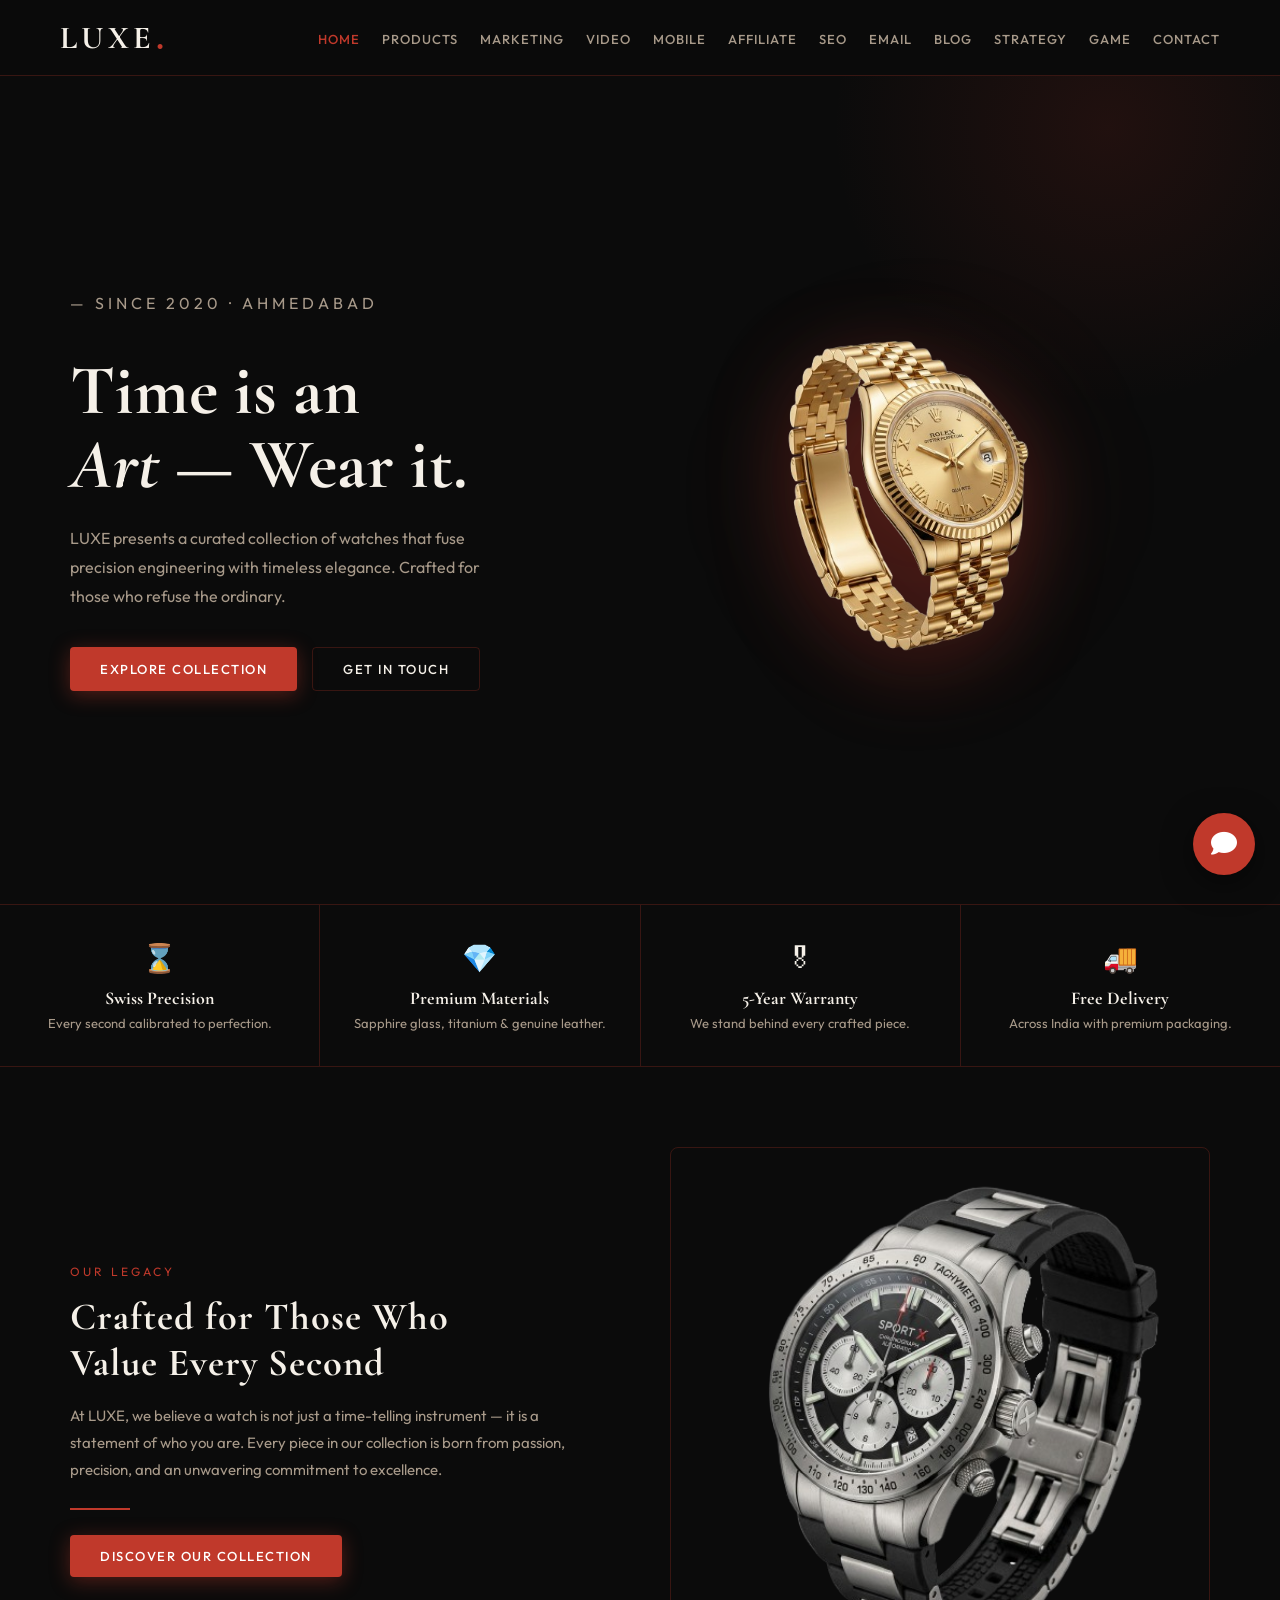
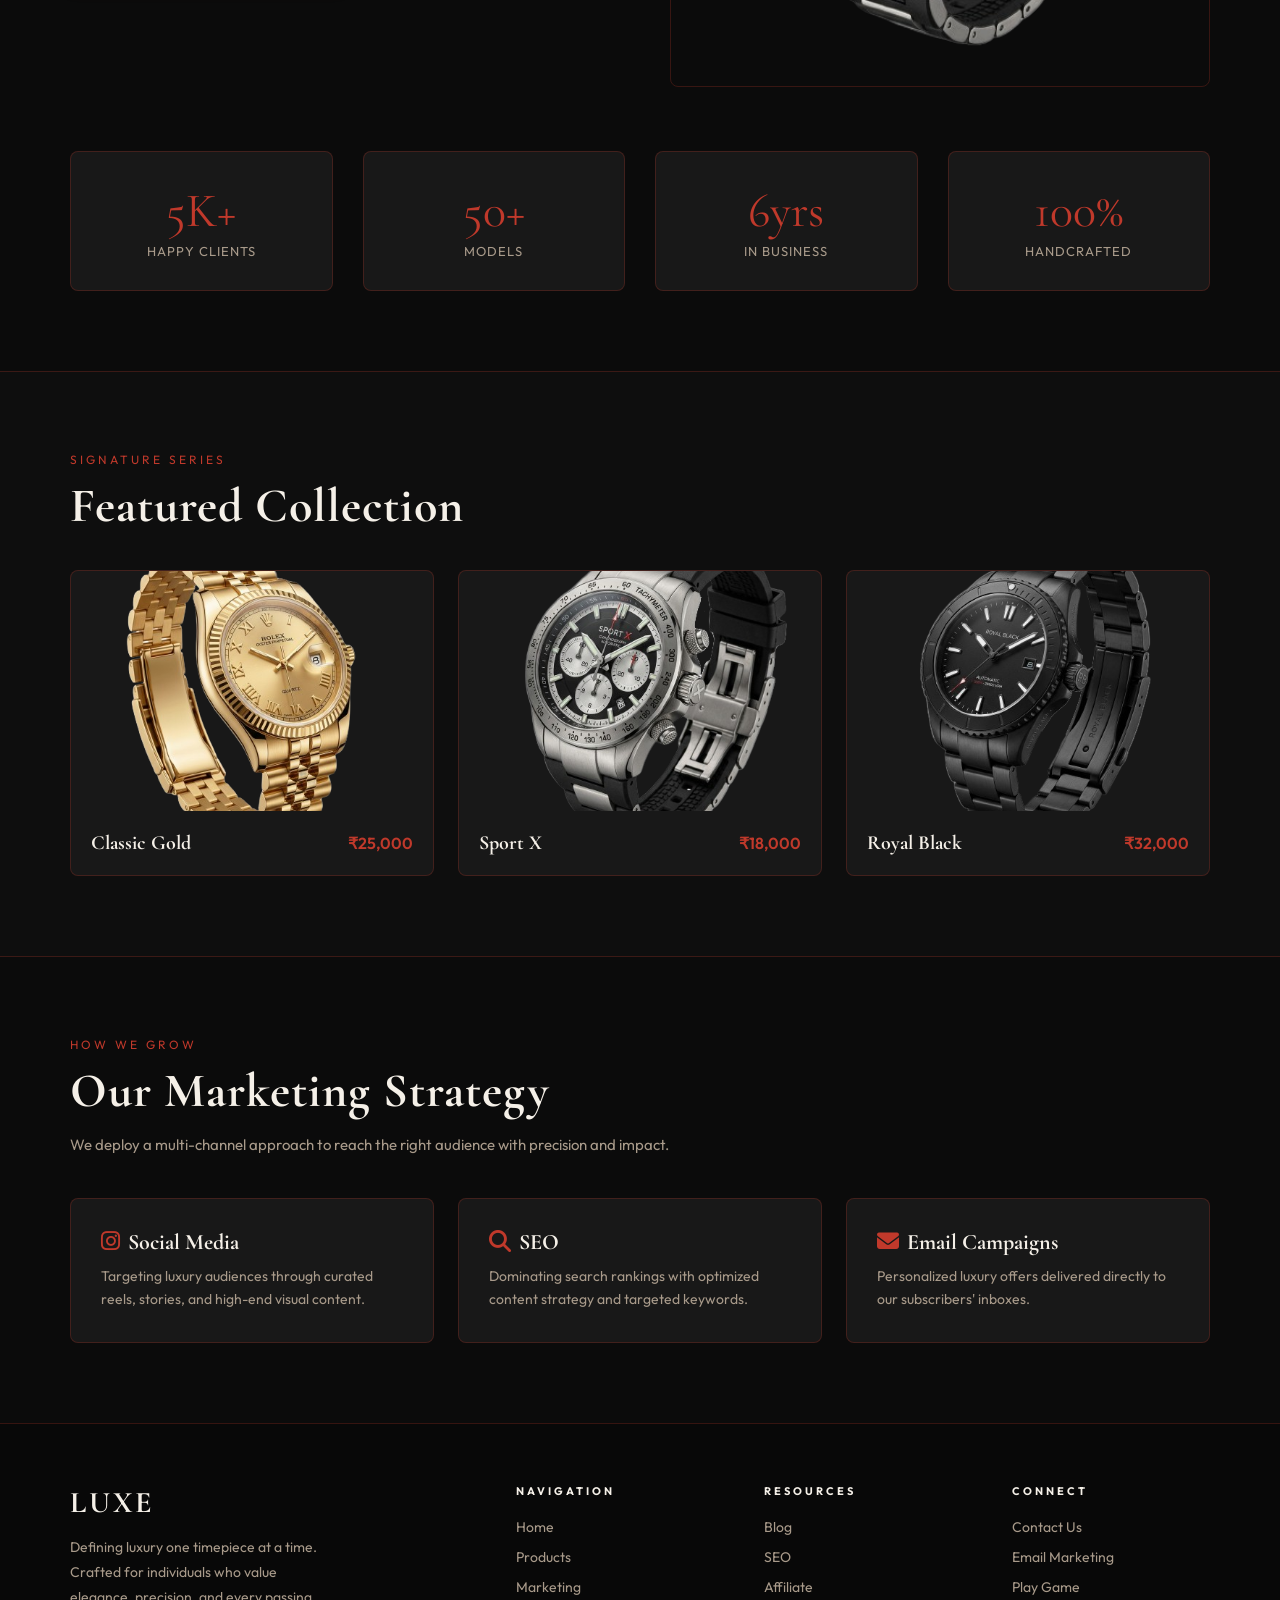
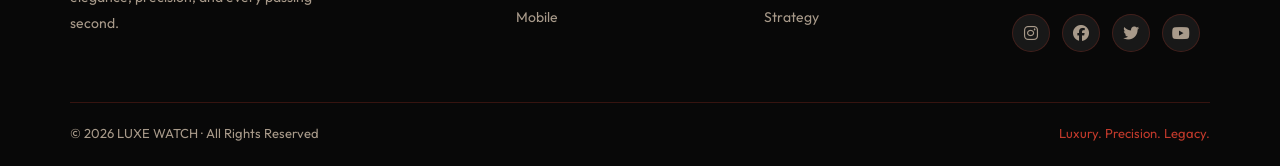
==== commit 1921c866: "Add files via upload" ====
--- a/index.html
+++ b/index.html
@@ -24,6 +24,7 @@
         <li><a href="index.html" class="active">Home</a></li>
         <li><a href="products.html">Products</a></li>
         <li><a href="marketing.html">Marketing</a></li>
+        <li><a href="video-marketing.html">Video</a></li>
         <li><a href="mobile-marketing.html">Mobile</a></li>
         <li><a href="affiliate.html">Affiliate</a></li>
         <li><a href="seo.html">SEO</a></li>
--- a/style.css
+++ b/style.css
@@ -1087,154 +1087,123 @@
   font-size: 13px;
 }
 
-/* ============ CHATBOT ============ */
+/* ============ PREMIUM LUXE AI (JOTFORM STYLE) ============ */
 #chatbot-widget {
   position: fixed;
   bottom: 25px;
   right: 25px;
-  z-index: 9999;
+  z-index: 10000;
   font-family: var(--font-body);
 }
 
 #chat-toggle {
-  width: 58px;
-  height: 58px;
+  width: 62px;
+  height: 62px;
   border-radius: 50%;
   background: var(--red);
   border: none;
   color: #fff;
-  font-size: 22px;
+  font-size: 26px;
   cursor: pointer;
-  box-shadow: 0 6px 25px var(--glow);
+  box-shadow: 0 8px 30px rgba(0,0,0,0.5);
   display: flex;
   justify-content: center;
   align-items: center;
-  transition: transform 0.3s, background 0.3s;
+  transition: transform 0.3s cubic-bezier(0.175, 0.885, 0.32, 1.275);
 }
 
 #chat-toggle:hover {
-  transform: scale(1.1);
-  background: var(--crimson);
+  transform: scale(1.1) rotate(5deg);
 }
 
 #chat-container {
   display: none;
   position: absolute;
-  bottom: 72px;
+  bottom: 80px;
   right: 0;
-  width: 340px;
-  height: 460px;
-  background: #141414;
-  border: 1px solid var(--border);
-  border-radius: 12px;
+  width: 380px;
+  height: 580px;
+  background: #fcf8f3;
+  border-radius: 20px;
   flex-direction: column;
-  box-shadow: 0 15px 50px rgba(0,0,0,0.7);
+  box-shadow: 0 20px 60px rgba(0,0,0,0.4);
   overflow: hidden;
+  animation: chatOpen 0.4s ease-out;
+}
+
+@keyframes chatOpen {
+  from { opacity: 0; transform: translateY(20px) scale(0.95); }
+  to { opacity: 1; transform: translateY(0) scale(1); }
 }
 
 #chat-header {
-  padding: 16px 20px;
-  background: var(--red);
+  padding: 20px 24px;
+  background: #0f172a; /* Dark Blue */
   color: #fff;
   display: flex;
   justify-content: space-between;
   align-items: center;
-}
-
-#chat-header .chat-title {
-  font-weight: 600;
-  font-size: 14px;
-  letter-spacing: 0.5px;
-}
-
-#chat-header .chat-status {
-  font-size: 11px;
-  opacity: 0.85;
-}
-
-#close-chat {
-  cursor: pointer;
-  font-size: 16px;
-  opacity: 0.8;
-  transition: opacity 0.2s;
-}
-
+  border-bottom: 2px solid rgba(255,255,255,0.05);
+}
+
+.header-user-info { display: flex; align-items: center; gap: 12px; }
+.header-avatar { width: 44px; height: 44px; border-radius: 50%; border: 2px solid #3b82f6; }
+.header-titles .chat-title { font-weight: 600; font-size: 15px; margin-bottom: 2px; }
+.header-titles .chat-title span { background: #3b82f6; font-size: 10px; padding: 1px 5px; border-radius: 4px; margin-left: 6px; }
+.header-titles .chat-subtitle { font-size: 11px; opacity: 0.8; }
+
+#close-chat { cursor: pointer; font-size: 20px; opacity: 0.7; transition: 0.2s; }
 #close-chat:hover { opacity: 1; }
 
-#chat-box {
-  flex: 1;
-  padding: 16px;
-  overflow-y: auto;
-  display: flex;
-  flex-direction: column;
-  gap: 10px;
-}
-
-#chat-box::-webkit-scrollbar { width: 4px; }
-#chat-box::-webkit-scrollbar-thumb { background: var(--border); border-radius: 2px; }
-
-.chat-msg {
-  max-width: 82%;
-  padding: 10px 14px;
-  border-radius: 10px;
-  font-size: 13.5px;
-  line-height: 1.5;
-  animation: msgSlide 0.2s ease;
-}
-
-@keyframes msgSlide {
-  from { opacity: 0; transform: translateY(4px); }
-  to { opacity: 1; transform: translateY(0); }
-}
-
-.chat-bot {
-  background: #1f1f1f;
-  color: var(--cream);
-  align-self: flex-start;
-  border-bottom-left-radius: 3px;
-  border: 1px solid var(--border);
-}
-
-.chat-user {
-  background: var(--red);
-  color: #fff;
-  align-self: flex-end;
-  border-bottom-right-radius: 3px;
-}
-
-#chat-input-area {
-  display: flex;
-  padding: 12px 14px;
-  border-top: 1px solid var(--border);
-  background: #111;
-  gap: 8px;
-}
-
-#chat-input {
-  flex: 1;
-  background: transparent;
-  border: none;
-  color: var(--cream);
-  padding: 6px 4px;
-  outline: none;
-  font-family: var(--font-body);
-  font-size: 13px;
-}
-
-#chat-input::placeholder { color: var(--muted); }
-
-#chat-send {
-  background: var(--red);
-  border: none;
-  color: #fff;
-  padding: 8px 14px;
-  border-radius: 6px;
-  cursor: pointer;
-  font-size: 14px;
-  transition: background 0.2s;
-}
-
-#chat-send:hover { background: var(--crimson); }
+#chat-main-area { flex: 1; overflow-y: auto; padding: 20px; display: flex; flex-direction: column; gap: 14px; position: relative; }
+
+/* Bot Message */
+.msg-bot-wrap { display: flex; flex-direction: column; gap: 5px; max-width: 85%; }
+.msg-bot { background: #fff; color: #332211; padding: 12px 16px; border-radius: 12px 12px 12px 2px; font-size: 14px; line-height: 1.5; box-shadow: 0 2px 8px rgba(0,0,0,0.05); }
+
+/* User Message */
+.msg-user { align-self: flex-end; background: #0f172a; color: #fff; padding: 12px 16px; border-radius: 12px 12px 2px 12px; font-size: 14px; line-height: 1.5; max-width: 85%; box-shadow: 0 4px 12px rgba(15,23,42,0.2); }
+
+/* Quick Actions */
+.quick-actions { display: flex; flex-wrap: wrap; gap: 8px; margin-top: 10px; }
+.btn-action { background: #fdf6e3; border: 1px solid #e5e7eb; color: #4b3621; padding: 8px 16px; border-radius: 8px; font-size: 13px; font-weight: 500; cursor: pointer; transition: 0.2s; }
+.btn-action:hover { background: #fff; border-color: #3b82f6; }
+
+/* Input Area */
+#chat-input-container { padding: 15px 20px; background: #fff; border-top: 1px solid #eee; }
+.chat-input-wrap { display: flex; align-items: center; background: #f3f4f6; border-radius: 12px; padding: 8px 15px; }
+.chat-input-wrap input { flex: 1; border: none; background: transparent; padding: 8px 0; outline: none; font-size: 14px; color: #333; }
+.icon-voice { color: #0f172a; font-size: 18px; cursor: pointer; margin-left: 10px; transition: 0.2s; }
+.icon-voice:hover { color: #3b82f6; transform: scale(1.1); }
+.icon-voice.listening { color: var(--red); animation: pulseVoice 1.2s infinite; }
+
+@keyframes pulseVoice { 0% { transform: scale(1); } 50% { transform: scale(1.3); } 100% { transform: scale(1); } }
+
+/* Bottom Navbar */
+.chat-nav { display: flex; background: #fff; border-top: 1px solid #eee; padding: 8px 0; }
+.nav-tab { flex: 1; display: flex; flex-direction: column; align-items: center; gap: 4px; cursor: pointer; color: #9ca3af; transition: 0.2s; font-size: 11px; }
+.nav-tab i { font-size: 18px; }
+.nav-tab.active { color: #0f172a; font-weight: 600; }
+.nav-tab.active::after { content: ''; width: 4px; height: 4px; background: #0f172a; border-radius: 50%; margin-top: 2px; }
+
+/* History View */
+#history-view { padding: 20px; display: none; flex-direction: column; gap: 12px; }
+.history-item { padding: 12px; background: #fff; border-radius: 10px; border: 1px solid #eee; display: flex; justify-content: space-between; align-items: center; }
+.history-text { font-size: 13px; color: #555; overflow: hidden; text-overflow: ellipsis; white-space: nowrap; max-width: 220px; }
+.history-date { font-size: 10px; color: #999; }
+
+/* Voice View Overlay */
+#voice-overlay { position: absolute; top:0; left:0; right:0; bottom:0; background: rgba(255,255,255,0.95); display: none; flex-direction: column; align-items: center; justify-content: center; z-index: 10; text-align: center; padding: 20px; }
+.voice-visualizer { width: 80px; height: 80px; border-radius: 50%; background: #0f172a; display: flex; align-items: center; justify-content: center; margin-bottom: 20px; color: #fff; font-size: 32px; }
+
+/* Footer Branding */
+.chat-footer { padding: 6px 0; text-align: center; font-size: 10px; color: #999; background: #f8fafc; }
+.chat-footer b { color: #3b82f6; }
+
+/* RE RESPONSIVE (Chat Window) */
+@media (max-width: 480px) {
+  #chat-container { width: 90vw; right: 5vw; bottom: 90px; height: 75vh; }
+}
 
 /* ============ RESPONSIVE ============ */
 @media (max-width: 1024px) {
